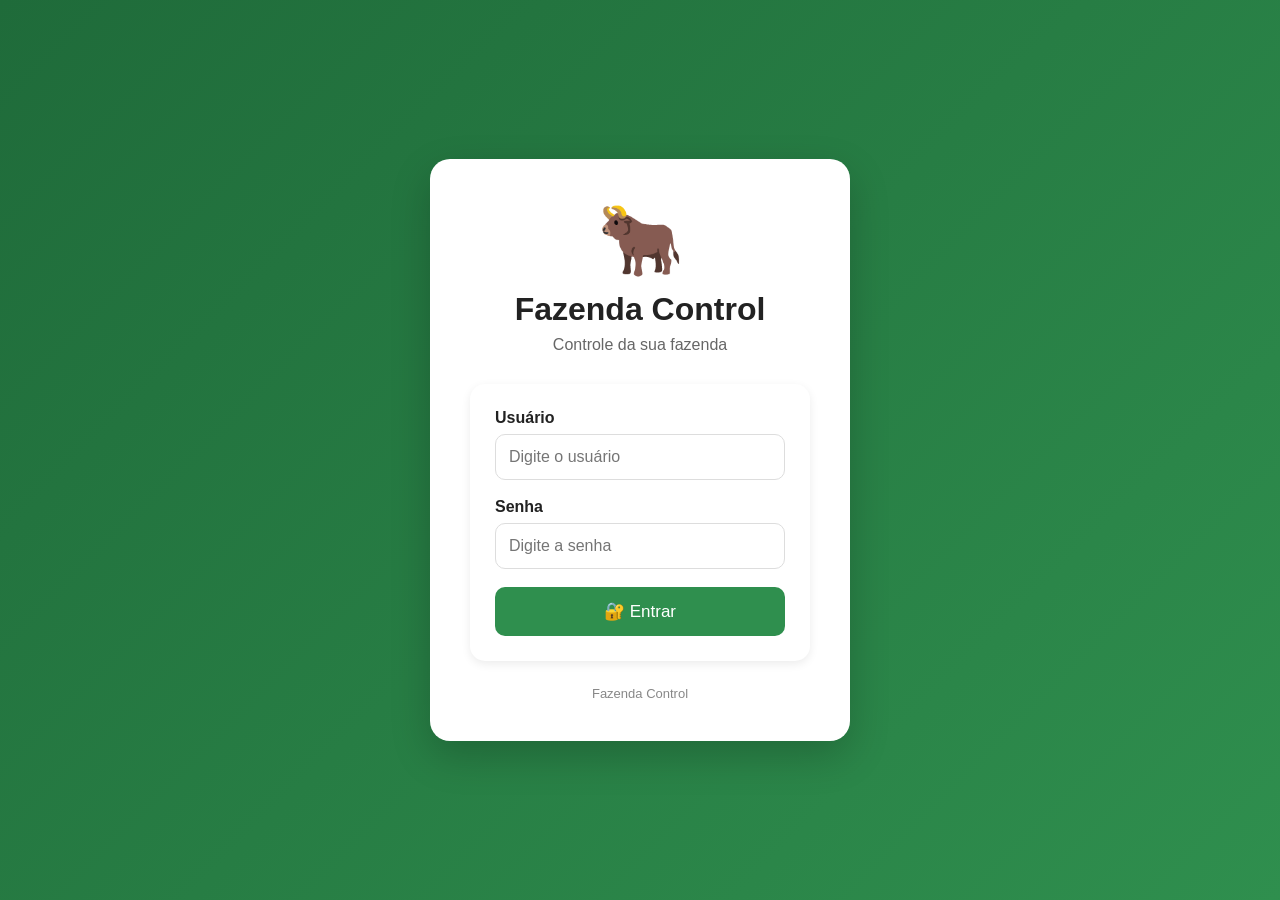
==== index.html @ cb074afe "Add files via upload" ====
<!DOCTYPE html>
<html lang="pt-BR">

<head>

    <meta charset="UTF-8">

    <meta
        name="viewport"
        content="width=device-width, initial-scale=1.0"
    >

    <title>Fazenda Control</title>

    <link rel="stylesheet" href="style.css">

</head>

<body>

<header class="topo">

    <div>
        <h1>🐂 Fazenda Control</h1>

        <p>
            Fazenda do Tio
        </p>
    </div>

    <button
        class="botao-sair"
        onclick="sair()"
    >
        🚪 Sair
    </button>

</header>


<main class="dashboard">


    <!-- FOTO -->

    <section class="foto-capa">

        <img
            src="img/fazenda.jpg"
            alt="Foto da fazenda"
            onerror="this.style.display='none'"
        >

        <div class="foto-texto">

            <h2>
                Fazenda do Tio
            </h2>

            <p>
                Controle do rebanho e da propriedade
            </p>

        </div>

    </section>


    <!-- RESUMO -->

    <section class="resumo">


        <div
            class="card-resumo"
            onclick="abrirGado()"
        >

            <div class="icone">
                🐂
            </div>

            <h2 id="totalBovinos">
                0
            </h2>

            <p>
                Bovinos
            </p>

        </div>


        <div
            class="card-resumo"
            onclick="abrirPastos()"
        >

            <div class="icone">
                🌱
            </div>

            <h2 id="totalPastos">
                0
            </h2>

            <p>
                Pastos
            </p>

        </div>


        <div
            class="card-resumo"
            onclick="abrirManejo()"
        >

            <div class="icone">
                💉
            </div>

            <h2 id="totalManejos">
                0
            </h2>

            <p>
                Manejos
            </p>

        </div>

    </section>


    <!-- MENU -->

    <section class="menu-principal">

        <button onclick="abrirGado()">
            🐂
            <span>Rebanho</span>
        </button>

        <button onclick="abrirPastos()">
            🌱
            <span>Pastos</span>
        </button>

        <button onclick="abrirManejo()">
            💉
            <span>Manejo</span>
        </button>

    </section>


</main>


<footer>

    Fazenda Control • Controle inteligente da propriedade

</footer>


<script src="script.js"></script>

</body>

</html>
---- style.css ----
* {
    box-sizing: border-box;
    margin: 0;
    padding: 0;
}

body {
    font-family: Arial, sans-serif;
    background: #f4f6f3;
    color: #222;
}

header {
    background: #2f6b3f;
    color: white;
    padding: 25px;
}

header h1 {
    margin-bottom: 8px;
}

main {
    max-width: 900px;
    margin: auto;
    padding: 25px;
}

.boas-vindas {
    margin-bottom: 25px;
}

.boas-vindas h2 {
    margin-bottom: 8px;
}

.cards {
    display: grid;
    grid-template-columns: repeat(3, 1fr);
    gap: 15px;
    margin-bottom: 30px;
}

.card {
    background: white;
    padding: 25px;
    border-radius: 15px;
    text-align: center;
    box-shadow: 0 3px 10px rgba(0, 0, 0, 0.08);
}

.icone {
    font-size: 35px;
}

.card h3 {
    font-size: 30px;
    margin: 10px 0 5px;
}

.manejos {
    background: white;
    padding: 20px;
    border-radius: 15px;
    margin-bottom: 25px;
}

.manejos h2 {
    margin-bottom: 15px;
}

.manejo {
    display: flex;
    justify-content: space-between;
    padding: 15px 0;
    border-bottom: 1px solid #ddd;
}

.acoes {
    display: flex;
    gap: 15px;
}

button {
    flex: 1;
    padding: 15px;
    border: none;
    border-radius: 10px;
    background: #2f6b3f;
    color: white;
    font-size: 16px;
    cursor: pointer;
}

button:hover {
    opacity: 0.85;
}

@media (max-width: 600px) {

    .cards {
        grid-template-columns: 1fr;
    }

    .acoes {
        flex-direction: column;
    }
}.campo {
    margin-bottom: 18px;
}

.campo label {
    display: block;
    font-weight: bold;
    margin-bottom: 7px;
}

.campo input,
.campo select,
.campo textarea {
    width: 100%;
    padding: 13px;
    border: 1px solid #ccc;
    border-radius: 8px;
    font-size: 16px;
    font-family: Arial, sans-serif;
}

.campo textarea {
    min-height: 100px;
    resize: vertical;
}

form {
    background: white;
    padding: 25px;
    border-radius: 15px;
    box-shadow: 0 3px 10px rgba(0, 0, 0, 0.08);
}
#busca {
    width: 100%;
    padding: 15px;
    margin-bottom: 20px;

    border: 1px solid #ccc;
    border-radius: 10px;

    font-size: 16px;
}

.animal {
    margin-bottom: 15px;
}

.animal h3 {
    margin-bottom: 15px;
}

.animal p {
    margin-bottom: 7px;
}

.animal button {
    width: 100%;
}
/* ========================================
   TELA DE LOGIN
======================================== */

.tela-login {

    min-height: 100vh;

    display: flex;

    justify-content: center;

    align-items: center;

    background:
        linear-gradient(
            135deg,
            #1f6b3a,
            #2f8f4e
        );

}


.login-container {

    width: 90%;

    max-width: 420px;

    background: white;

    padding: 40px;

    border-radius: 20px;

    text-align: center;

    box-shadow:
        0 15px 40px
        rgba(0,0,0,0.20);

}


.login-logo {

    font-size: 70px;

    margin-bottom: 10px;

}


.login-container h1 {

    margin-bottom: 8px;

}


.login-subtitulo {

    color: #666;

    margin-bottom: 30px;

}


.login-info {

    margin-top: 25px;

    font-size: 13px;

    color: #888;

}


/* ========================================
   CAMPOS DO LOGIN
======================================== */

.login-container .campo {

    text-align: left;

    margin-bottom: 18px;

}


.login-container input {

    width: 100%;

    padding: 13px;

    border: 1px solid #ddd;

    border-radius: 10px;

    box-sizing: border-box;

    font-size: 16px;

}


.login-container input:focus {

    outline: none;

    border-color: #2f8f4e;

}


/* ========================================
   BOTÃO LOGIN
======================================== */

.login-container button {

    width: 100%;

    padding: 14px;

    border: none;

    border-radius: 10px;

    background: #2f8f4e;

    color: white;

    font-size: 17px;

    cursor: pointer;

}


.login-container button:hover {

    background: #245f36;

}
/* ========================================
   NOVO DASHBOARD - FAZENDA CONTROL
======================================== */


/* TOPO */

.topo {

    display: flex;

    justify-content: space-between;

    align-items: center;

    padding: 20px 30px;

    background: #246b3a;

    color: white;

}


.topo h1 {

    margin: 0;

    font-size: 28px;

}


.topo p {

    margin: 5px 0 0;

    opacity: 0.9;

}


/* BOTÃO SAIR */

.botao-sair {

    width: auto !important;

    padding: 10px 18px !important;

    background: rgba(255,255,255,0.15) !important;

    border: 1px solid rgba(255,255,255,0.5) !important;

}


/* DASHBOARD */

.dashboard {

    width: 90%;

    max-width: 1000px;

    margin: 25px auto;

}


/* FOTO */

.foto-capa {

    height: 280px;

    position: relative;

    overflow: hidden;

    border-radius: 20px;

    background:
        linear-gradient(
            135deg,
            #245f36,
            #4b9b5e
        );

    margin-bottom: 25px;

}


.foto-capa img {

    width: 100%;

    height: 100%;

    object-fit: cover;

}


.foto-texto {

    position: absolute;

    left: 0;

    right: 0;

    bottom: 0;

    padding: 30px;

    color: white;

    background:
        linear-gradient(
            transparent,
            rgba(0,0,0,0.75)
        );

}


.foto-texto h2 {

    margin: 0;

    font-size: 30px;

}


.foto-texto p {

    margin: 8px 0 0;

}


/* BOAS VINDAS */

.boas-vindas {

    margin-bottom: 20px;

}


.boas-vindas h2 {

    margin-bottom: 5px;

}


/* CARDS */

.resumo {

    display: grid;

    grid-template-columns:
        repeat(3, 1fr);

    gap: 15px;

    margin-bottom: 25px;

}


.card-resumo {

    background: white;

    border-radius: 18px;

    padding: 25px;

    text-align: center;

    box-shadow:
        0 5px 18px
        rgba(0,0,0,0.08);

    cursor: pointer;

    transition: 0.2s;

}


.card-resumo:hover {

    transform: translateY(-4px);

}


.card-resumo .icone {

    font-size: 42px;

}


.card-resumo h2 {

    font-size: 30px;

    margin: 8px 0 0;

}


.card-resumo p {

    margin: 5px 0 0;

}


/* MANEJOS */

.proximos {

    background: white;

    padding: 25px;

    border-radius: 18px;

    box-shadow:
        0 5px 18px
        rgba(0,0,0,0.08);

    margin-bottom: 25px;

}


.proximos h2 {

    margin-top: 0;

}


.manejo {

    display: flex;

    justify-content: space-between;

    padding: 16px 0;

    border-bottom: 1px solid #ddd;

}


.manejo:last-child {

    border-bottom: none;

}


/* MENU */

.menu-principal {

    display: grid;

    grid-template-columns:
        repeat(3, 1fr);

    gap: 15px;

}


.menu-principal button {

    min-height: 70px;

    border: none;

    border-radius: 15px;

    background: #2f7d46;

    color: white;

    font-size: 17px;

    cursor: pointer;

}


.menu-principal button:hover {

    background: #245f36;

}


.menu-principal button span {

    margin-left: 8px;

}


/* RODAPÉ */

footer {

    text-align: center;

    padding: 25px;

    color: #777;

    font-size: 13px;

}


/* CELULAR */

@media (max-width: 700px) {

    .topo {

        padding: 15px;

    }


    .topo h1 {

        font-size: 21px;

    }


    .dashboard {

        width: 94%;

    }


    .foto-capa {

        height: 230px;

    }


    .foto-texto {

        padding: 20px;

    }


    .foto-texto h2 {

        font-size: 24px;

    }


    .resumo {

        grid-template-columns: 1fr;

    }


    .menu-principal {

        grid-template-columns: 1fr;

    }


    .manejo {

        flex-direction: column;

        gap: 5px;

    }

}
/* ========================================
   FINANCEIRO
======================================== */

.resumo-financeiro {

    display: grid;

    grid-template-columns:
        repeat(3, 1fr);

    gap: 15px;

    margin-bottom: 25px;

}


.finance-card {

    background: white;

    padding: 25px;

    border-radius: 18px;

    text-align: center;

    box-shadow:
        0 5px 18px
        rgba(0,0,0,0.08);

}


.finance-card div {

    font-size: 40px;

}


.finance-card strong {

    font-size: 23px;

}


.finance-card.entrada {

    border-top:
        5px solid #2e7d32;

}


.finance-card.saida {

    border-top:
        5px solid #c62828;

}


.finance-card.saldo {

    border-top:
        5px solid #1565c0;

}


.valor-entrada {

    color: #2e7d32;

}


.valor-saida {

    color: #c62828;

}


.financeiro-linha {

    display: flex;

    justify-content: space-between;

    align-items: center;

    gap: 20px;

}


.financeiro-item {

    margin-bottom: 15px;

}


@media (max-width: 700px) {

    .resumo-financeiro {

        grid-template-columns: 1fr;

    }


    .financeiro-linha {

        flex-direction: column;

        align-items: flex-start;

    }

}
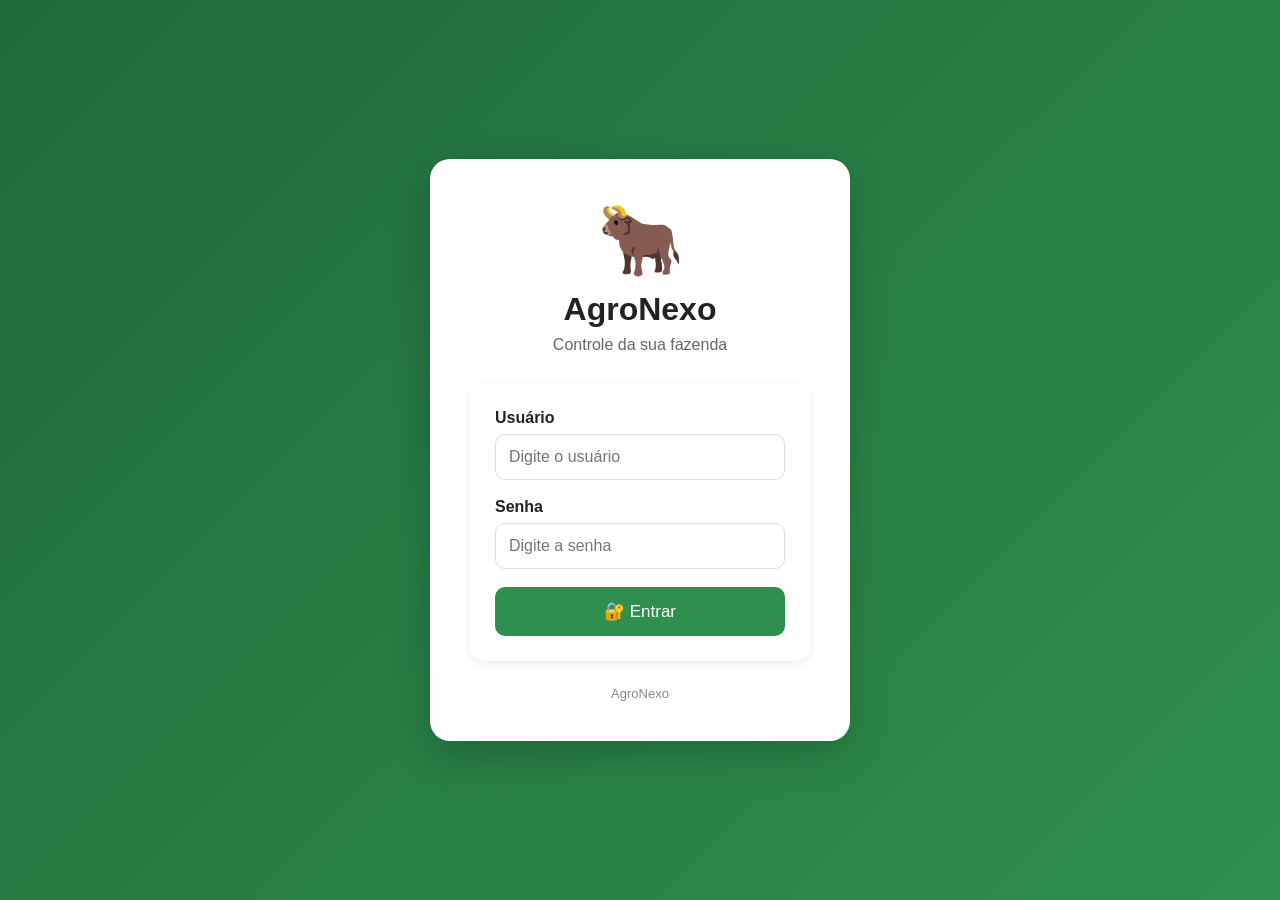
==== commit 312d520e: "Atualizar o index.html" ====
--- a/index.html
+++ b/index.html
@@ -10,7 +10,7 @@
         content="width=device-width, initial-scale=1.0"
     >
 
-    <title>Fazenda Control</title>
+    <title>AgroNexo</title>
 
     <link rel="stylesheet" href="style.css">
 
@@ -18,25 +18,22 @@
 
 <body>
 
-<header class="topo">
-
-    <div>
-        <h1>🐂 Fazenda Control</h1>
-
-        <p>
-            Fazenda do Tio
-        </p>
-    </div>
-
-    <button
-        class="botao-sair"
-        onclick="sair()"
-    >
-        🚪 Sair
-    </button>
-
+<header class="topo">
+
+    <div>
+        <h1>AgroNexo</h1>
+        <p>Fazenda</p>
+    </div>
+
+    <button
+        class="botao-menu"
+        onclick="abrirMenu()"
+        aria-label="Abrir menu"
+    >
+        ☰
+    </button>
+
 </header>
-
 
 <main class="dashboard">
 
@@ -54,7 +51,7 @@
         <div class="foto-texto">
 
             <h2>
-                Fazenda do Tio
+                Fazenda
             </h2>
 
             <p>
--- a/style.css
+++ b/style.css
@@ -314,7 +314,7 @@
 
 }
 /* ========================================
-   NOVO DASHBOARD - FAZENDA CONTROL
+   NOVO DASHBOARD -     AgroNexo
 ======================================== */
 
 
